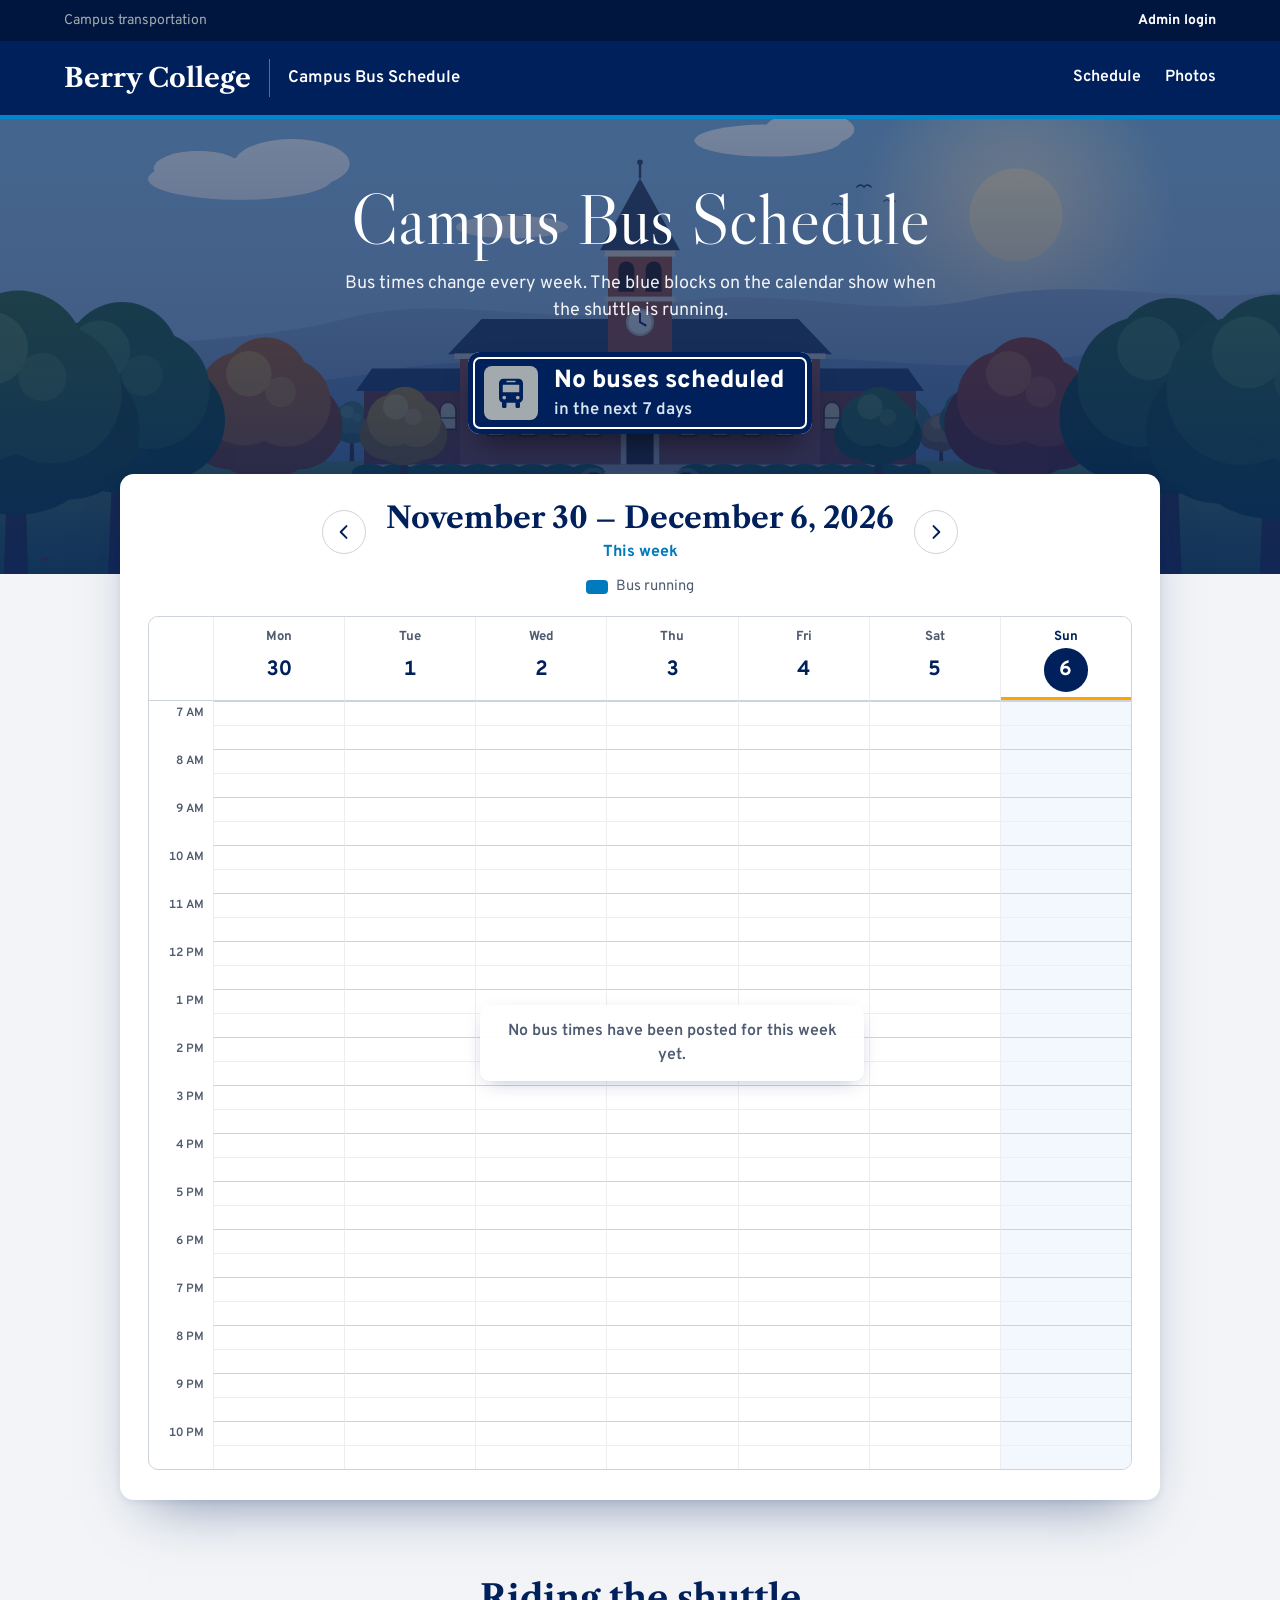
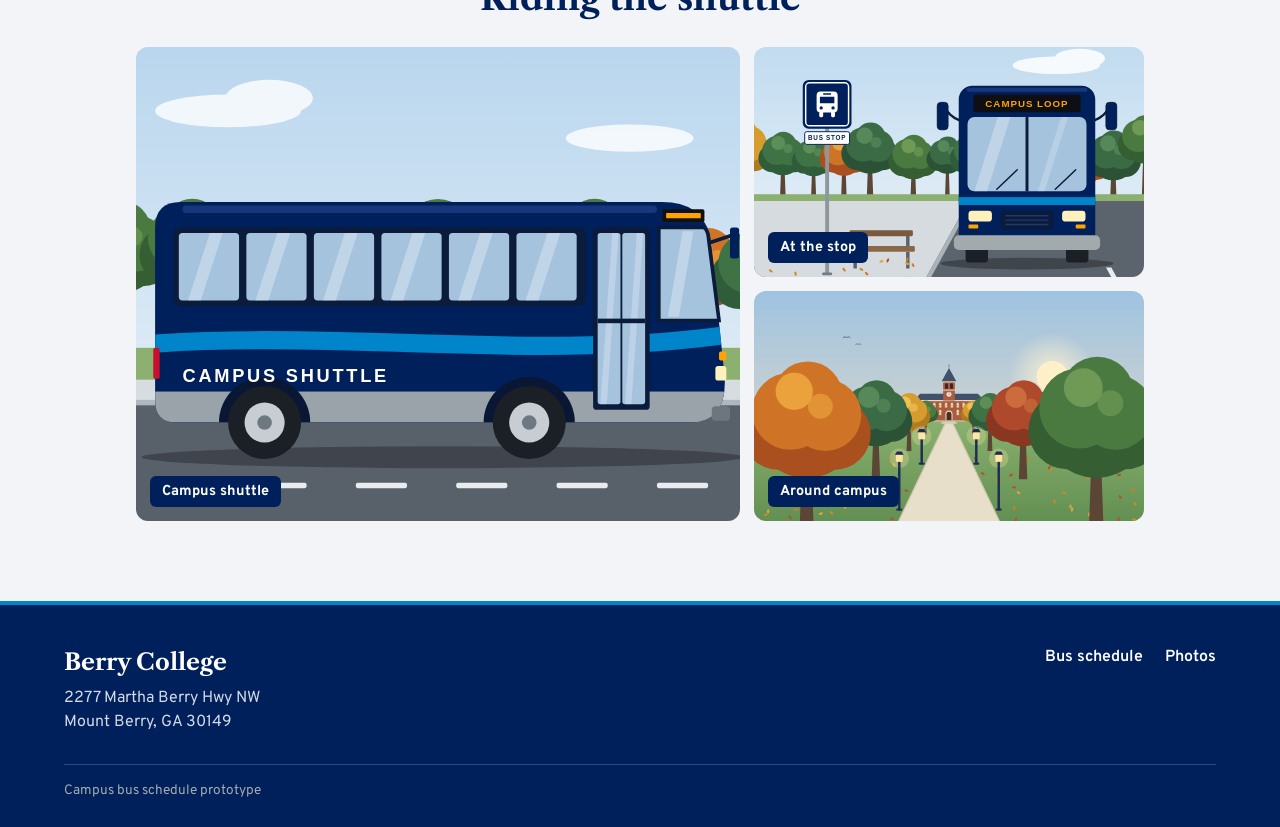
==== Documents/BerryBusSchedule/index.html @ b98469fe "Initial commit: Berry College bus schedule prototype" ====
<!DOCTYPE html>
<html lang="en">
<head>
  <meta charset="UTF-8">
  <meta name="viewport" content="width=device-width, initial-scale=1">
  <title>Campus Bus Schedule | Berry College</title>
  <meta name="description" content="See when the Berry College campus shuttle is running this week.">

  <!-- Fonts from Google Fonts:
       Libre Caslon = the traditional "college" voice for headings
       Overpass     = based on US highway-sign lettering, used for times and buttons -->
  <link rel="preconnect" href="https://fonts.googleapis.com">
  <link rel="preconnect" href="https://fonts.gstatic.com" crossorigin>
  <link rel="stylesheet" href="https://fonts.googleapis.com/css2?family=Libre+Caslon+Display&family=Libre+Caslon+Text:wght@400;700&family=Overpass:wght@400;600;700;800&display=swap">

  <link rel="stylesheet" href="css/styles.css">
</head>
<body>
  <a class="skip-link" href="#schedule">Skip to the bus schedule</a>

  <!-- ============ TOP BAR (admin link sits in the top-right corner) ============ -->
  <div class="utility-bar">
    <div class="utility-inner">
      <span class="utility-note">Campus transportation</span>
      <!-- site.js fills this in: "Admin login" when logged out, "Log out" when logged in -->
      <div class="admin-area" id="adminArea">
        <a class="admin-link" href="login.html">Admin login</a>
      </div>
    </div>
  </div>

  <!-- ============ HEADER WITH THE COLLEGE LOGO ============ -->
  <header class="site-header">
    <div class="header-inner">
      <a class="brand" href="index.html">
        <!-- Save the official logo as images/berry-logo.png (the white version looks best on navy).
             Until that file exists, the college name shows as text instead. -->
        <img class="brand-logo" src="images/berry-logo.png" alt="Berry College">
        <span class="brand-name">Berry College</span>
      </a>
      <span class="brand-divider" aria-hidden="true"></span>
      <span class="brand-sub">Campus Bus Schedule</span>
      <nav class="site-nav" aria-label="Main">
        <a href="#schedule">Schedule</a>
        <a href="#photos">Photos</a>
      </nav>
    </div>
  </header>

  <main>
    <!-- ============ HERO: campus picture + live "next bus" sign ============ -->
    <section class="hero">
      <!-- Placeholder drawing. To use a real photo, save it in images/ and change this src. -->
      <img class="hero-photo" src="images/campus.svg" alt="Berry College campus">

      <div class="hero-content">
        <h1>Campus Bus Schedule</h1>
        <p class="hero-lede">Bus times change every week. The blue blocks on the calendar show when the shuttle is running.</p>

        <!-- schedule.js keeps this sign up to date -->
        <div class="bus-sign" id="busSign" data-state="none" role="status" aria-live="polite">
          <span class="bus-sign-icon" aria-hidden="true">
            <svg viewBox="0 0 24 24"><path fill="currentColor" fill-rule="evenodd" d="M7 2.5h10a3 3 0 0 1 3 3v10a3 3 0 0 1-3 3H7a3 3 0 0 1-3-3v-10a3 3 0 0 1 3-3zM6.5 6.5v5h11v-5zM9 3.9v1h6v-1zM8.75 15a1.25 1.25 0 1 0-2.5 0 1.25 1.25 0 0 0 2.5 0zm9 0a1.25 1.25 0 1 0-2.5 0 1.25 1.25 0 0 0 2.5 0zM6 18.5h3V21a1 1 0 0 1-1 1H7a1 1 0 0 1-1-1zm9 0h3V21a1 1 0 0 1-1 1h-1a1 1 0 0 1-1-1z"/></svg>
          </span>
          <span class="bus-sign-text">
            <strong id="busSignTitle">Checking the schedule</strong>
            <span id="busSignDetail">One moment</span>
          </span>
        </div>
      </div>
    </section>

    <!-- ============ THE BUS SCHEDULE (centered) ============ -->
    <section class="schedule-section" id="schedule" aria-labelledby="weekTitle">
      <div class="schedule-card">

        <div class="schedule-head">
          <button type="button" class="week-btn" id="prevWeek" aria-label="Previous week">
            <svg viewBox="0 0 24 24" aria-hidden="true"><path d="M15 5l-7 7 7 7"/></svg>
          </button>
          <div class="week-heading">
            <h2 id="weekTitle">This week</h2>
            <p class="week-tag" id="weekTag"></p>
          </div>
          <button type="button" class="week-btn" id="nextWeek" aria-label="Next week">
            <svg viewBox="0 0 24 24" aria-hidden="true"><path d="M9 5l7 7-7 7"/></svg>
          </button>
        </div>

        <div class="schedule-tools">
          <span class="legend"><span class="legend-swatch" aria-hidden="true"></span>Bus running</span>
          <button type="button" class="text-btn" id="thisWeek" hidden>Back to this week</button>
        </div>

        <!-- Only the logged-in admin sees this box -->
        <div class="admin-toolbar" id="adminToolbar" hidden>
          <p>You're editing the schedule. Drag across empty times to add bus service, or start a drag on blue to erase it.</p>
          <p class="touch-tip">On a phone or tablet, scroll by dragging the time column on the left.</p>
          <div class="admin-actions">
            <button type="button" class="tool-btn" id="copyWeek">Copy previous week</button>
            <button type="button" class="tool-btn tool-btn-danger" id="clearWeek">Clear week</button>
            <span class="save-note" id="saveNote" role="status">Changes save automatically.</span>
          </div>
        </div>

        <div class="calendar-wrap">
          <!-- schedule.js builds the day columns and half-hour rows in here.
               aria-hidden: screen readers get the plain-text list below instead. -->
          <div class="calendar" id="calendar" aria-hidden="true"></div>
          <p class="calendar-empty" id="calendarEmpty" hidden></p>
        </div>

        <!-- The same times as a plain list (shown on phones, read aloud by screen readers) -->
        <div class="week-summary" id="weekSummary"></div>
      </div>
    </section>

    <!-- ============ PHOTOS OF THE BUSES AND CAMPUS ============ -->
    <section class="photos-section" id="photos" aria-labelledby="photosTitle">
      <h2 id="photosTitle">Riding the shuttle</h2>
      <!-- Placeholder drawings. To use real photos, save them in images/ and change each src. -->
      <div class="photo-mosaic">
        <figure class="photo photo-large">
          <img src="images/bus-side.svg" alt="A navy campus shuttle bus">
          <figcaption>Campus shuttle</figcaption>
        </figure>
        <figure class="photo">
          <img src="images/bus-stop.svg" alt="A shuttle pulling up to a campus bus stop">
          <figcaption>At the stop</figcaption>
        </figure>
        <figure class="photo">
          <img src="images/campus-walk.svg" alt="A tree-lined walkway on campus">
          <figcaption>Around campus</figcaption>
        </figure>
      </div>
    </section>
  </main>

  <!-- ============ FOOTER ============ -->
  <footer class="site-footer">
    <div class="footer-inner">
      <div>
        <p class="footer-name">Berry College</p>
        <p>2277 Martha Berry Hwy NW<br>Mount Berry, GA 30149</p>
      </div>
      <nav class="footer-links" aria-label="Footer">
        <a href="#schedule">Bus schedule</a>
        <a href="#photos">Photos</a>
      </nav>
    </div>
    <p class="footer-note">Campus bus schedule prototype</p>
  </footer>

  <!-- site.js first (login helpers), then the schedule code that uses them -->
  <script src="js/site.js"></script>
  <script src="js/schedule.js"></script>
</body>
</html>
---- Documents/BerryBusSchedule/css/styles.css ----
/* =========================================================
   styles.css — Berry College campus bus schedule
   Shared by index.html and login.html.
   The four brand colors come from Berry's official primary palette.
   ========================================================= */

:root {
  /* Berry College brand colors */
  --berry-blue: #00205B;         /* Pantone 281: the main navy */
  --berry-bright-blue: #0085CA;  /* Pantone Process Blue */
  --berry-silver: #A2AAAD;       /* Pantone 429 */
  --berry-gold: #FFA300;         /* Pantone 137: only for "today", "now" and focus */

  /* Supporting shades */
  --navy-deep: #00163F;          /* top bar */
  --bus-blue: #0079BD;           /* bright blue deepened a touch so white text on it stays readable */
  --bus-blue-hover: #D6EAF7;     /* preview while hovering in editing mode */
  --ink: #16203A;                /* body text */
  --ink-soft: #4F5B70;           /* secondary text */
  --paper: #F2F4F7;              /* page background */
  --card: #FFFFFF;
  --line: #ECEEF2;               /* half-hour lines */
  --line-strong: #CDD3DA;        /* hour lines and borders */
  --today-tint: #F2F8FD;
  --danger: #A3271F;

  /* Type */
  --font-display: "Libre Caslon Display", "Libre Caslon Text", Georgia, serif;
  --font-serif: "Libre Caslon Text", Georgia, "Times New Roman", serif;
  --font-sans: "Overpass", "Segoe UI", Roboto, Helvetica, Arial, sans-serif;

  /* Calendar sizing */
  --row-height: 24px;
  --time-col: 64px;
}

/* ---------- Basics ---------- */
*,
*::before,
*::after {
  box-sizing: border-box;
}

[hidden] {
  display: none !important;
}

html {
  scroll-behavior: smooth;
}

body {
  margin: 0;
  font-family: var(--font-sans);
  font-size: 1rem;
  line-height: 1.5;
  color: var(--ink);
  background: var(--paper);
}

img {
  display: block;
  max-width: 100%;
}

:focus-visible {
  outline: 3px solid var(--berry-gold);
  outline-offset: 2px;
}

.skip-link {
  position: absolute;
  top: -60px;
  left: 12px;
  z-index: 100;
  padding: 8px 14px;
  border-radius: 0 0 8px 8px;
  background: var(--berry-gold);
  color: var(--berry-blue);
  font-weight: 700;
}

.skip-link:focus {
  top: 0;
}


/* =========================================================
   Top bar and header
   ========================================================= */
.utility-bar {
  background: var(--navy-deep);
  color: #fff;
  font-size: 0.875rem;
}

.utility-inner {
  display: flex;
  align-items: center;
  justify-content: space-between;
  gap: 16px;
  max-width: 1200px;
  min-height: 40px;
  margin: 0 auto;
  padding: 6px 24px;
}

.utility-note {
  color: var(--berry-silver);
}

.admin-area {
  display: flex;
  align-items: center;
  gap: 14px;
  margin-left: auto;
}

.admin-status {
  color: var(--berry-silver);
}

/* The white "Admin login" / "Log out" link in the top-right corner */
.admin-link {
  padding: 4px 0;
  border: 0;
  background: none;
  color: #fff;
  font: inherit;
  font-weight: 700;
  text-decoration: none;
  cursor: pointer;
}

.admin-link:hover {
  text-decoration: underline;
  text-underline-offset: 3px;
}

.site-header {
  background: var(--berry-blue);
  color: #fff;
  border-bottom: 4px solid var(--berry-bright-blue);
}

.header-inner {
  display: flex;
  align-items: center;
  gap: 18px;
  max-width: 1200px;
  margin: 0 auto;
  padding: 18px 24px;
}

.brand {
  display: flex;
  align-items: center;
  color: #fff;
  text-decoration: none;
}

/* The logo only appears once images/berry-logo.png exists (see site.js) */
.brand-logo {
  display: none;
  width: auto;
  height: 52px;
}

.brand.has-logo .brand-logo {
  display: block;
}

.brand.has-logo .brand-name {
  display: none;
}

.brand-name {
  font-family: var(--font-serif);
  font-size: 1.65rem;
  font-weight: 700;
  line-height: 1;
}

.brand-divider {
  align-self: stretch;
  width: 1px;
  background: rgba(255, 255, 255, 0.35);
}

.brand-sub {
  font-size: 1.05rem;
  font-weight: 600;
}

.site-nav {
  display: flex;
  gap: 24px;
  margin-left: auto;
}

.site-nav a {
  padding: 6px 0;
  border-bottom: 2px solid transparent;
  color: #fff;
  font-weight: 600;
  text-decoration: none;
}

.site-nav a:hover {
  border-bottom-color: var(--berry-gold);
}


/* =========================================================
   Hero: campus picture with the "next bus" sign
   ========================================================= */
.hero {
  position: relative;
  isolation: isolate;
  display: grid;
  place-items: center;
  min-height: 440px;
  padding: 64px 20px 140px;
  overflow: hidden;
  color: #fff;
  text-align: center;
}

.hero-photo {
  position: absolute;
  inset: 0;
  z-index: -2;
  width: 100%;
  height: 100%;
  object-fit: cover;
}

/* Navy wash over the picture so the white text is easy to read */
.hero::after {
  content: "";
  position: absolute;
  inset: 0;
  z-index: -1;
  background: linear-gradient(180deg, rgba(0, 22, 63, 0.5) 0%, rgba(0, 32, 91, 0.82) 100%);
}

.hero-content {
  max-width: 760px;
}

.hero h1 {
  margin: 0 0 14px;
  font-family: var(--font-display);
  font-size: clamp(2.6rem, 6.5vw, 4.4rem);
  font-weight: 400;
  line-height: 1.04;
}

.hero-lede {
  max-width: 34em;
  margin: 0 auto 28px;
  color: rgba(255, 255, 255, 0.92);
  font-size: 1.125rem;
}

/* The sign is built like a transit guide sign:
   navy field, a thin white border set in from the edge, white lettering. */
.bus-sign {
  display: inline-flex;
  align-items: center;
  gap: 16px;
  padding: 14px 28px 14px 16px;
  border-radius: 12px;
  background: var(--berry-blue);
  box-shadow:
    inset 0 0 0 5px var(--berry-blue),
    inset 0 0 0 7px #fff,
    0 16px 32px -12px rgba(0, 0, 0, 0.6);
  text-align: left;
}

.bus-sign-icon {
  display: grid;
  flex: none;
  place-items: center;
  width: 54px;
  height: 54px;
  border-radius: 8px;
  background: #fff;
  color: var(--berry-blue);
}

.bus-sign-icon svg {
  width: 36px;
  height: 36px;
}

.bus-sign-text {
  display: flex;
  flex-direction: column;
  line-height: 1.15;
}

.bus-sign-text strong {
  font-size: 1.55rem;
  font-weight: 800;
}

.bus-sign-text span {
  margin-top: 4px;
  color: #D9E4F1;
  font-size: 1.05rem;
  font-weight: 600;
  font-variant-numeric: tabular-nums;
}

/* While a bus is running, the symbol turns bus-blue and gently pulses */
.bus-sign[data-state="running"] .bus-sign-icon {
  background: var(--berry-bright-blue);
  color: #fff;
  animation: running-pulse 2.2s ease-out infinite;
}

.bus-sign[data-state="none"] .bus-sign-icon {
  background: var(--berry-silver);
}

@keyframes running-pulse {
  0% { box-shadow: 0 0 0 0 rgba(0, 133, 202, 0.75); }
  70% { box-shadow: 0 0 0 12px rgba(0, 133, 202, 0); }
  100% { box-shadow: 0 0 0 0 rgba(0, 133, 202, 0); }
}


/* =========================================================
   The schedule card (centered)
   ========================================================= */
.schedule-section {
  position: relative;
  margin-top: -100px;
  padding: 0 16px;
}

.schedule-card {
  max-width: 1040px;
  margin: 0 auto; /* this is what centers it */
  padding: 26px 28px 30px;
  border-radius: 14px;
  background: var(--card);
  box-shadow:
    0 28px 56px -28px rgba(0, 32, 91, 0.5),
    0 2px 6px rgba(0, 32, 91, 0.08);
}

.schedule-head {
  display: flex;
  align-items: center;
  justify-content: center;
  gap: 20px;
  text-align: center;
}

.week-heading h2 {
  margin: 0;
  color: var(--berry-blue);
  font-family: var(--font-serif);
  font-size: clamp(1.3rem, 2.8vw, 1.85rem);
  font-weight: 700;
  line-height: 1.2;
}

.week-tag {
  min-height: 1.5em;
  margin: 4px 0 0;
  color: var(--bus-blue);
  font-weight: 700;
}

.week-btn {
  display: grid;
  flex: none;
  place-items: center;
  width: 44px;
  height: 44px;
  border: 1.5px solid var(--line-strong);
  border-radius: 50%;
  background: #fff;
  color: var(--berry-blue);
  cursor: pointer;
}

.week-btn:hover {
  border-color: var(--berry-blue);
  background: var(--berry-blue);
  color: #fff;
}

.week-btn svg {
  width: 20px;
  height: 20px;
  fill: none;
  stroke: currentColor;
  stroke-width: 2.4;
  stroke-linecap: round;
  stroke-linejoin: round;
}

.schedule-tools {
  display: flex;
  flex-wrap: wrap;
  align-items: center;
  justify-content: center;
  gap: 8px 22px;
  margin: 12px 0 18px;
  color: var(--ink-soft);
  font-size: 0.92rem;
}

.legend {
  display: inline-flex;
  align-items: center;
  gap: 8px;
}

.legend-swatch {
  width: 22px;
  height: 14px;
  border-radius: 4px;
  background: var(--bus-blue);
}

.text-btn {
  padding: 4px 2px;
  border: 0;
  background: none;
  color: var(--bus-blue);
  font: inherit;
  font-weight: 700;
  text-decoration: underline;
  text-underline-offset: 3px;
  cursor: pointer;
}


/* ---------- Admin toolbar (only while logged in) ---------- */
.admin-toolbar {
  margin: 0 0 18px;
  padding: 14px 18px;
  border: 1.5px solid #BCD7EC;
  border-radius: 10px;
  background: #F0F6FB;
  font-size: 0.95rem;
}

.admin-toolbar p {
  margin: 0 0 10px;
}

.touch-tip {
  display: none;
  color: var(--ink-soft);
}

@media (pointer: coarse) {
  .touch-tip {
    display: block;
  }
}

.admin-actions {
  display: flex;
  flex-wrap: wrap;
  align-items: center;
  gap: 10px;
}

.tool-btn {
  padding: 8px 14px;
  border: 1.5px solid var(--berry-blue);
  border-radius: 8px;
  background: #fff;
  color: var(--berry-blue);
  font: inherit;
  font-size: 0.9rem;
  font-weight: 700;
  cursor: pointer;
}

.tool-btn:hover:not(:disabled) {
  background: var(--berry-blue);
  color: #fff;
}

.tool-btn-danger {
  border-color: var(--danger);
  color: var(--danger);
}

.tool-btn-danger:hover:not(:disabled) {
  background: var(--danger);
}

.tool-btn:disabled {
  opacity: 0.45;
  cursor: not-allowed;
}

.save-note {
  margin-left: auto;
  color: var(--ink-soft);
  font-size: 0.88rem;
}

.save-note.is-error {
  color: var(--danger);
  font-weight: 700;
}


/* =========================================================
   The calendar grid
   ========================================================= */
.calendar-wrap {
  position: relative;
}

.calendar {
  display: grid;
  grid-template-columns: var(--time-col) repeat(7, minmax(0, 1fr));
  grid-template-rows: auto;            /* the day-name row */
  grid-auto-rows: var(--row-height);   /* every half-hour row */
  border: 1px solid var(--line-strong);
  border-radius: 10px;
  overflow: clip;
  /* No blue text-selection while dragging (it looks too much like a bus block) */
  -webkit-user-select: none;
  user-select: none;
}

/* Day headings stick to the top of the screen while you scroll */
.cal-corner,
.cal-day {
  position: sticky;
  top: 0;
  z-index: 3;
  border-bottom: 1.5px solid var(--line-strong);
  background: #fff;
}

.cal-day {
  display: flex;
  flex-direction: column;
  align-items: center;
  padding: 10px 2px 8px;
  border-left: 1px solid var(--line);
}

.cal-day-name {
  color: var(--ink-soft);
  font-size: 0.82rem;
  font-weight: 700;
}

.cal-day-date {
  display: grid;
  place-items: center;
  width: 2.1em;
  height: 2.1em;
  margin-top: 2px;
  border-radius: 50%;
  color: var(--berry-blue);
  font-size: 1.3rem;
  font-weight: 700;
  line-height: 1;
  font-variant-numeric: tabular-nums;
}

.cal-day.is-today {
  box-shadow: inset 0 -3px 0 var(--berry-gold);
}

.cal-day.is-today .cal-day-name {
  color: var(--berry-blue);
}

.cal-day.is-today .cal-day-date {
  background: var(--berry-blue);
  color: #fff;
}

.cal-time {
  padding: 3px 9px 0 0;
  color: var(--ink-soft);
  font-size: 0.75rem;
  font-weight: 600;
  text-align: right;
  white-space: nowrap;
  font-variant-numeric: tabular-nums;
  touch-action: pan-y; /* the admin can always scroll by dragging the time column */
}

.slot {
  position: relative;
  border-top: 1px solid var(--line);
  border-left: 1px solid var(--line);
}

.slot.on-hour {
  border-top-color: var(--line-strong);
}

.slot.is-today {
  background: var(--today-tint);
}

/* ---------- Blue blocks ----------
   Each blue half hour draws a blue bar with ::before.
   Middle pieces reach up over the grid line (top: -1px) so a block looks solid;
   the first and last pieces get rounded ends. */
.slot.on::before {
  content: "";
  position: absolute;
  top: -1px;
  right: 3px;
  bottom: 0;
  left: 3px;
  background: var(--bus-blue);
}

.slot.block-start::before {
  top: 2px;
  border-radius: 6px 6px 0 0;
}

.slot.block-end::before {
  bottom: 2px;
  border-bottom-right-radius: 6px;
  border-bottom-left-radius: 6px;
}

.block-label {
  position: absolute;
  top: 4px;
  right: 7px;
  left: 10px;
  z-index: 2;
  overflow: hidden;
  color: #fff;
  font-size: 0.74rem;
  font-weight: 700;
  line-height: 1.3;
  white-space: nowrap;
  text-overflow: ellipsis;
  font-variant-numeric: tabular-nums;
  pointer-events: none;
}

/* The current time, across today's column */
.now-line {
  position: absolute;
  right: 0;
  left: -1px;
  z-index: 2;
  height: 2px;
  margin-top: -1px;
  background: var(--berry-gold);
  pointer-events: none;
}

.now-line::before {
  content: "";
  position: absolute;
  top: -4px;
  left: -5px;
  width: 10px;
  height: 10px;
  border-radius: 50%;
  background: var(--berry-gold);
}

/* Message over an empty week (clicks pass straight through it) */
.calendar-empty {
  position: absolute;
  top: 50%;
  right: 0;
  left: var(--time-col);
  max-width: 24em;
  margin: 0 auto;
  padding: 14px 20px;
  border-radius: 10px;
  background: rgba(255, 255, 255, 0.94);
  box-shadow: 0 6px 20px -8px rgba(0, 32, 91, 0.35);
  color: var(--ink-soft);
  font-weight: 600;
  text-align: center;
  transform: translateY(-50%);
  pointer-events: none;
}

/* ---------- Editing mode (admin logged in) ---------- */
.is-editing .calendar {
  -webkit-touch-callout: none; /* no "copy/share" pop-up on a long press */
}

.is-editing .slot {
  cursor: cell;
  touch-action: none; /* lets a finger paint instead of scrolling the page */
  -webkit-tap-highlight-color: transparent;
}

@media (hover: hover) {
  .is-editing .slot:not(.on):hover::after {
    content: "";
    position: absolute;
    inset: 2px 3px;
    border-radius: 4px;
    background: var(--bus-blue-hover);
  }

  .is-editing .slot.on:hover::before {
    opacity: 0.72;
  }
}


/* ---------- The plain-text list of times ----------
   On wide screens the calendar labels already show the times, so the list is
   hidden visually but still read by screen readers. On phones it shows. */
.week-summary {
  margin-top: 22px;
}

.week-summary h3 {
  margin: 0 0 10px;
  color: var(--berry-blue);
  font-family: var(--font-serif);
  font-size: 1.2rem;
}

.week-summary dl {
  display: grid;
  grid-template-columns: max-content 1fr;
  gap: 8px 16px;
  margin: 0;
}

.week-summary dt {
  font-weight: 700;
}

.week-summary dd {
  margin: 0;
  color: var(--ink-soft);
  font-variant-numeric: tabular-nums;
}

.week-summary .time-range {
  white-space: nowrap; /* "4:30 – 7:00 PM" never splits across two lines */
}

@media (min-width: 701px) {
  .week-summary {
    position: absolute;
    width: 1px;
    height: 1px;
    overflow: hidden;
    clip-path: inset(50%);
    white-space: nowrap;
  }
}


/* =========================================================
   Photos
   ========================================================= */
.photos-section {
  max-width: 1040px;
  margin: 72px auto 80px;
  padding: 0 16px;
}

.photos-section h2 {
  margin: 0 0 22px;
  color: var(--berry-blue);
  font-family: var(--font-serif);
  font-size: clamp(1.6rem, 3vw, 2.2rem);
  font-weight: 700;
  text-align: center;
}

.photo-mosaic {
  display: grid;
  grid-template-columns: 1.55fr 1fr;
  grid-template-rows: repeat(2, 230px);
  gap: 14px;
}

.photo {
  position: relative;
  margin: 0;
  overflow: hidden;
  border-radius: 12px;
  background: #DDE4EC;
}

.photo-large {
  grid-row: span 2;
}

.photo img {
  width: 100%;
  height: 100%;
  object-fit: cover;
}

/* Captions look like little route plates */
.photo figcaption {
  position: absolute;
  bottom: 14px;
  left: 14px;
  padding: 5px 12px 4px;
  border-radius: 6px;
  background: var(--berry-blue);
  color: #fff;
  font-size: 0.9rem;
  font-weight: 700;
}


/* =========================================================
   Footer
   ========================================================= */
.site-footer {
  padding: 40px 24px 26px;
  border-top: 4px solid var(--berry-bright-blue);
  background: var(--berry-blue);
  color: #fff;
}

/* 1152px = the header's 1200px minus its side padding, so the edges line up */
.footer-inner {
  display: flex;
  flex-wrap: wrap;
  justify-content: space-between;
  gap: 24px;
  max-width: 1152px;
  margin: 0 auto;
}

.site-footer p {
  margin: 0;
  color: #D3DAE6;
}

.site-footer .footer-name {
  margin-bottom: 6px;
  color: #fff;
  font-family: var(--font-serif);
  font-size: 1.45rem;
  font-weight: 700;
}

.footer-links {
  display: flex;
  gap: 22px;
}

.footer-links a {
  color: #fff;
  font-weight: 600;
  text-decoration: none;
}

.footer-links a:hover {
  text-decoration: underline;
  text-underline-offset: 3px;
}

.site-footer .footer-note {
  max-width: 1152px;
  margin: 30px auto 0;
  padding-top: 16px;
  border-top: 1px solid rgba(255, 255, 255, 0.18);
  color: var(--berry-silver);
  font-size: 0.85rem;
}


/* =========================================================
   Login page
   ========================================================= */
.login-main {
  display: grid;
  place-items: center;
  min-height: 62vh;
  padding: 56px 16px;
}

.login-card {
  width: 100%;
  max-width: 400px;
  padding: 32px 30px 30px;
  border-top: 6px solid var(--berry-blue);
  border-radius: 14px;
  background: #fff;
  box-shadow: 0 24px 48px -24px rgba(0, 32, 91, 0.45);
}

.login-card h1 {
  margin: 0 0 6px;
  color: var(--berry-blue);
  font-family: var(--font-serif);
  font-size: 1.9rem;
  font-weight: 700;
}

.login-lede {
  margin: 0 0 18px;
  color: var(--ink-soft);
}

.login-card label {
  display: block;
  margin: 14px 0 6px;
  font-size: 0.95rem;
  font-weight: 700;
}

.login-card input {
  width: 100%;
  padding: 11px 12px;
  border: 1.5px solid var(--line-strong);
  border-radius: 8px;
  background: #fff;
  color: var(--ink);
  font: inherit;
}

.login-card input:focus {
  border-color: var(--berry-bright-blue);
  outline: 3px solid rgba(0, 133, 202, 0.25);
  outline-offset: 0;
}

.login-error {
  margin: 16px 0 0;
  padding: 10px 12px;
  border-radius: 8px;
  background: #FCECEB;
  color: #8E1F18;
  font-size: 0.92rem;
  font-weight: 600;
}

.primary-btn {
  width: 100%;
  margin-top: 22px;
  padding: 12px;
  border: 0;
  border-radius: 8px;
  background: var(--berry-blue);
  color: #fff;
  font: inherit;
  font-size: 1.05rem;
  font-weight: 800;
  cursor: pointer;
}

.primary-btn:hover {
  background: #0A2F78;
}


/* =========================================================
   Phones and small tablets
   ========================================================= */
@media (max-width: 700px) {
  :root {
    --row-height: 22px;
    --time-col: 42px;
  }

  .utility-inner,
  .header-inner,
  .site-footer {
    padding-right: 16px;
    padding-left: 16px;
  }

  .utility-note,
  .brand-divider,
  .brand-sub {
    display: none;
  }

  .brand-name {
    font-size: 1.4rem;
  }

  .brand-logo {
    height: 42px;
  }

  .site-nav {
    gap: 16px;
  }

  .hero {
    min-height: 360px;
    padding: 44px 16px 124px;
  }

  .hero-lede {
    font-size: 1rem;
  }

  .bus-sign {
    gap: 12px;
    padding: 12px 20px 12px 12px;
  }

  .bus-sign-icon {
    width: 44px;
    height: 44px;
  }

  .bus-sign-icon svg {
    width: 30px;
    height: 30px;
  }

  .bus-sign-text strong {
    font-size: 1.25rem;
  }

  .bus-sign-text span {
    font-size: 0.95rem;
  }

  .schedule-section {
    padding: 0 10px;
  }

  .schedule-card {
    padding: 18px 10px 20px;
    border-radius: 12px;
  }

  .schedule-head {
    gap: 10px;
  }

  .week-btn {
    width: 40px;
    height: 40px;
  }

  .admin-toolbar {
    padding: 12px;
  }

  .save-note {
    width: 100%;
    margin-left: 0;
  }

  .cal-day {
    padding: 8px 0 6px;
  }

  .cal-day-name {
    font-size: 0.7rem;
  }

  .cal-day-date {
    font-size: 1rem;
  }

  .cal-time {
    padding-right: 5px;
    font-size: 0.64rem;
  }

  .slot.on::before {
    right: 2px;
    left: 2px;
  }

  /* Columns are too narrow for the time labels; the list below has them */
  .block-label {
    display: none;
  }

  .calendar-empty {
    max-width: 16em;
    font-size: 0.92rem;
  }

  .week-summary dl {
    grid-template-columns: 1fr;
    gap: 2px;
  }

  .week-summary dd {
    margin-bottom: 8px;
  }

  .photo-mosaic {
    grid-template-columns: 1fr;
    grid-template-rows: none;
    grid-auto-rows: 210px;
  }

  .photo-large {
    grid-row: auto;
  }
}

/* People who turn off animations in their device settings get none here either */
@media (prefers-reduced-motion: reduce) {
  html {
    scroll-behavior: auto;
  }

  *,
  *::before,
  *::after {
    animation: none !important;
    transition: none !important;
  }
}
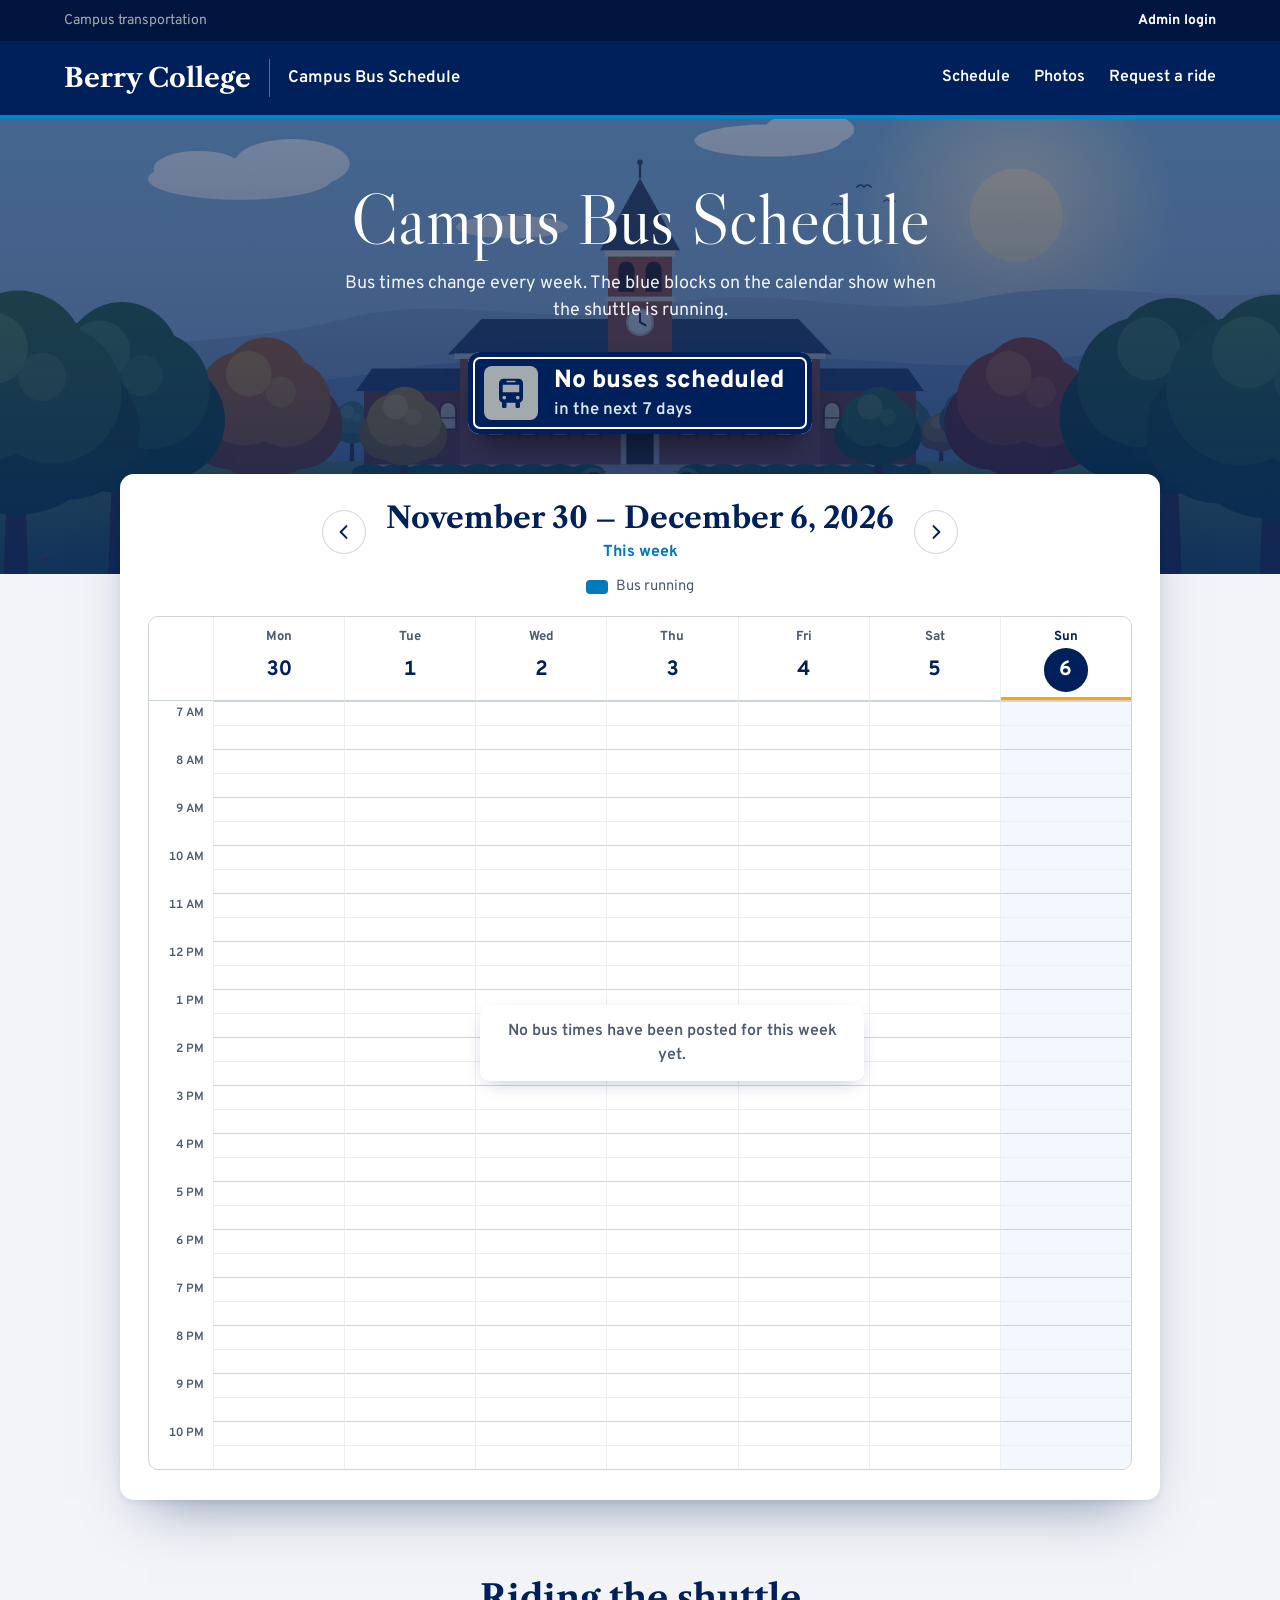
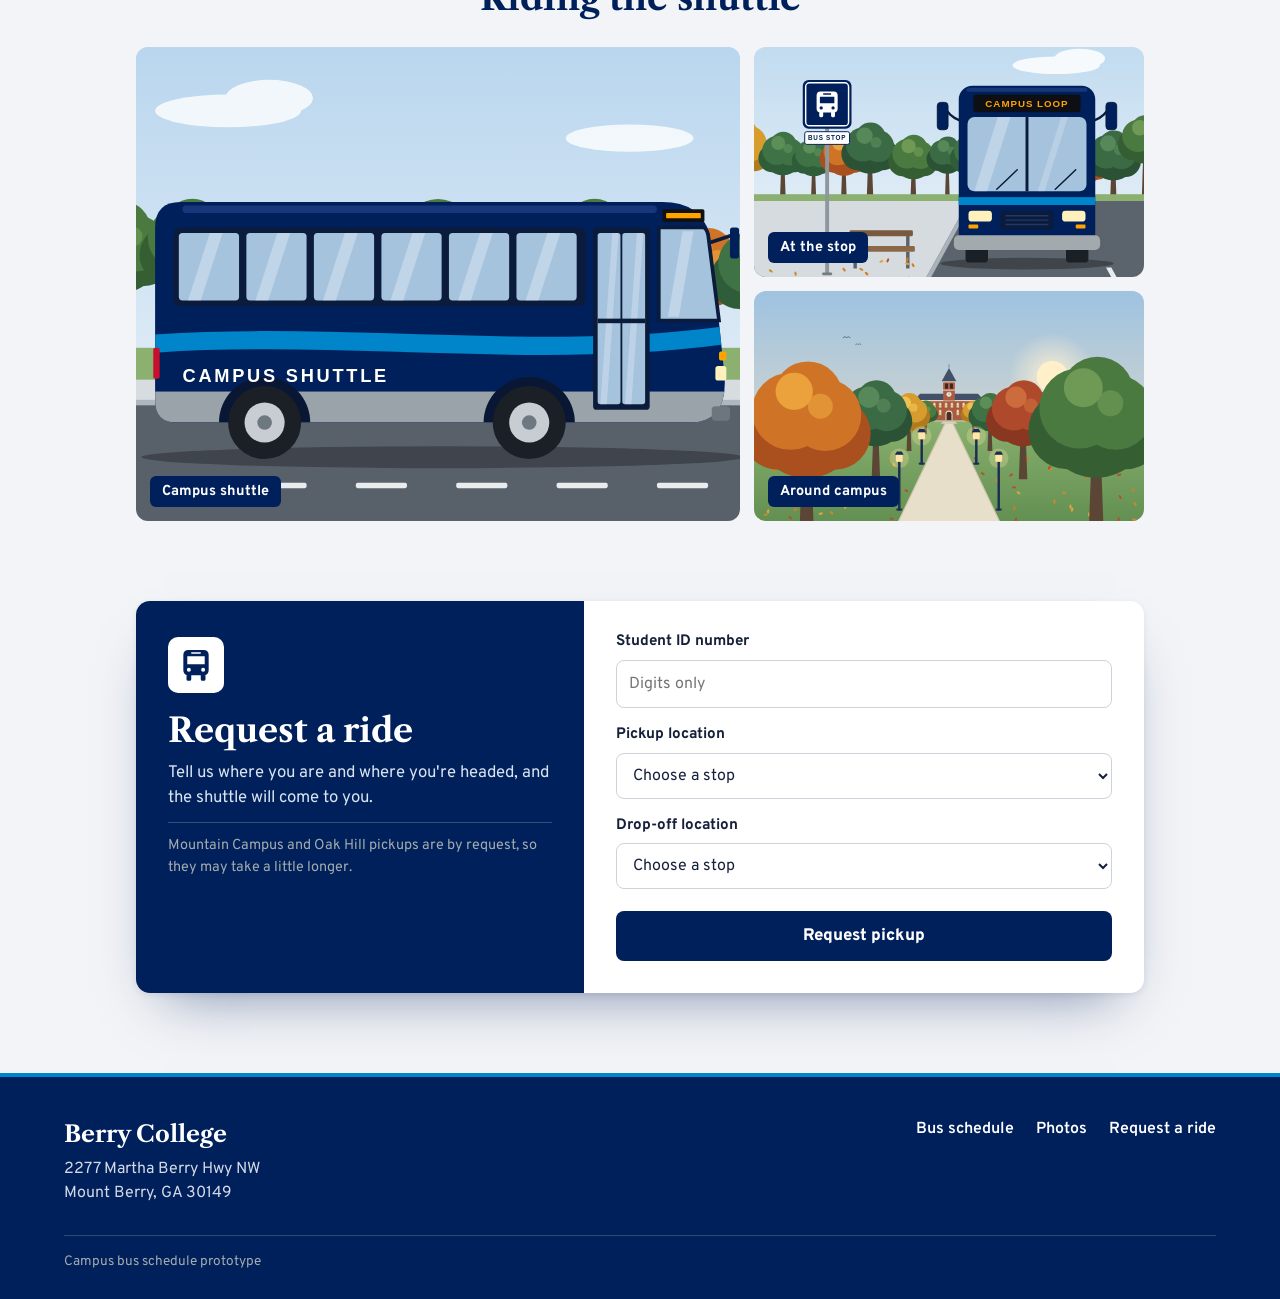
==== commit 7d66dee1: "Update For Student Form" ====
--- a/Documents/BerryBusSchedule/index.html
+++ b/Documents/BerryBusSchedule/index.html
@@ -43,6 +43,7 @@
       <nav class="site-nav" aria-label="Main">
         <a href="#schedule">Schedule</a>
         <a href="#photos">Photos</a>
+        <a href="#ride">Request a ride</a>
       </nav>
     </div>
   </header>
@@ -134,7 +135,52 @@
         </figure>
       </div>
     </section>
+
+    <!-- ============ REQUEST A RIDE ============ -->
+    <section class="ride-section" id="ride" aria-labelledby="rideTitle">
+      <div class="ride-card">
+        <div class="ride-intro">
+          <span class="ride-icon" aria-hidden="true">
+            <svg viewBox="0 0 24 24"><path fill="currentColor" fill-rule="evenodd" d="M7 2.5h10a3 3 0 0 1 3 3v10a3 3 0 0 1-3 3H7a3 3 0 0 1-3-3v-10a3 3 0 0 1 3-3zM6.5 6.5v5h11v-5zM9 3.9v1h6v-1zM8.75 15a1.25 1.25 0 1 0-2.5 0 1.25 1.25 0 0 0 2.5 0zm9 0a1.25 1.25 0 1 0-2.5 0 1.25 1.25 0 0 0 2.5 0zM6 18.5h3V21a1 1 0 0 1-1 1H7a1 1 0 0 1-1-1zm9 0h3V21a1 1 0 0 1-1 1h-1a1 1 0 0 1-1-1z"/></svg>
+          </span>
+          <h2 id="rideTitle">Request a ride</h2>
+          <p>Tell us where you are and where you're headed, and the shuttle will come to you.</p>
+          <p class="ride-fineprint">Mountain Campus and Oak Hill pickups are by request, so they may take a little longer.</p>
+        </div>
+
+        <!-- novalidate: we show our own error messages instead of the browser's pop-ups -->
+        <form class="ride-form" id="rideForm" novalidate>
+          <label for="studentId">Student ID number</label>
+          <input type="text" id="studentId" name="studentId" inputmode="numeric" autocomplete="off" placeholder="Digits only" required>
+
+          <label for="pickup">Pickup location</label>
+          <!-- ride.js fills both dropdowns from one list of stops -->
+          <select id="pickup" name="pickup" required>
+            <option value="">Choose a stop</option>
+          </select>
+
+          <label for="dropoff">Drop-off location</label>
+          <select id="dropoff" name="dropoff" required>
+            <option value="">Choose a stop</option>
+          </select>
+
+          <p class="form-error" id="rideError" role="alert" hidden></p>
+
+          <button type="submit" class="primary-btn">Request pickup</button>
+        </form>
+      </div>
+    </section>
   </main>
+
+  <!-- ============ POPUP shown after a ride request ============ -->
+  <dialog class="ride-dialog" id="rideDialog" aria-labelledby="rideDialogTitle">
+    <span class="ride-dialog-icon" aria-hidden="true">
+      <svg viewBox="0 0 24 24"><path fill="currentColor" fill-rule="evenodd" d="M7 2.5h10a3 3 0 0 1 3 3v10a3 3 0 0 1-3 3H7a3 3 0 0 1-3-3v-10a3 3 0 0 1 3-3zM6.5 6.5v5h11v-5zM9 3.9v1h6v-1zM8.75 15a1.25 1.25 0 1 0-2.5 0 1.25 1.25 0 0 0 2.5 0zm9 0a1.25 1.25 0 1 0-2.5 0 1.25 1.25 0 0 0 2.5 0zM6 18.5h3V21a1 1 0 0 1-1 1H7a1 1 0 0 1-1-1zm9 0h3V21a1 1 0 0 1-1 1h-1a1 1 0 0 1-1-1z"/></svg>
+    </span>
+    <h2 id="rideDialogTitle">Your bus will arrive shortly</h2>
+    <p id="rideDialogDetail"></p>
+    <button type="button" class="primary-btn" id="rideDialogClose">OK</button>
+  </dialog>
 
   <!-- ============ FOOTER ============ -->
   <footer class="site-footer">
@@ -146,6 +192,7 @@
       <nav class="footer-links" aria-label="Footer">
         <a href="#schedule">Bus schedule</a>
         <a href="#photos">Photos</a>
+        <a href="#ride">Request a ride</a>
       </nav>
     </div>
     <p class="footer-note">Campus bus schedule prototype</p>
@@ -154,5 +201,6 @@
   <!-- site.js first (login helpers), then the schedule code that uses them -->
   <script src="js/site.js"></script>
   <script src="js/schedule.js"></script>
+  <script src="js/ride.js"></script>
 </body>
 </html>
--- a/Documents/BerryBusSchedule/css/styles.css
+++ b/Documents/BerryBusSchedule/css/styles.css
@@ -828,6 +828,178 @@
 
 
 /* =========================================================
+   Request a ride
+   ========================================================= */
+.ride-section {
+  max-width: 1040px;
+  margin: 0 auto 80px;
+  padding: 0 16px;
+}
+
+.ride-card {
+  display: grid;
+  grid-template-columns: 1fr 1.25fr;
+  overflow: hidden;
+  border-radius: 14px;
+  background: #fff;
+  box-shadow:
+    0 28px 56px -28px rgba(0, 32, 91, 0.5),
+    0 2px 6px rgba(0, 32, 91, 0.08);
+}
+
+/* Navy panel on the left, styled like the sign in the hero */
+.ride-intro {
+  padding: 36px 32px;
+  background: var(--berry-blue);
+  color: #fff;
+}
+
+.ride-icon {
+  display: grid;
+  place-items: center;
+  width: 56px;
+  height: 56px;
+  margin-bottom: 18px;
+  border-radius: 10px;
+  background: #fff;
+  color: var(--berry-blue);
+}
+
+.ride-icon svg {
+  width: 38px;
+  height: 38px;
+}
+
+.ride-intro h2 {
+  margin: 0 0 10px;
+  font-family: var(--font-serif);
+  font-size: clamp(1.6rem, 3vw, 2.1rem);
+  font-weight: 700;
+  line-height: 1.15;
+}
+
+.ride-intro p {
+  margin: 0 0 12px;
+  color: #D9E4F1;
+  font-size: 1.05rem;
+}
+
+/* Two classes in the selector so this wins over ".ride-intro p" above */
+.ride-intro .ride-fineprint {
+  padding-top: 12px;
+  border-top: 1px solid rgba(255, 255, 255, 0.2);
+  color: var(--berry-silver);
+  font-size: 0.9rem;
+}
+
+.ride-form {
+  padding: 30px 32px 32px;
+}
+
+.ride-form label {
+  display: block;
+  margin: 0 0 6px;
+  font-size: 0.95rem;
+  font-weight: 700;
+}
+
+.ride-form label + * + label {
+  margin-top: 16px; /* space between one field and the next label */
+}
+
+.ride-form input,
+.ride-form select {
+  width: 100%;
+  padding: 11px 12px;
+  border: 1.5px solid var(--line-strong);
+  border-radius: 8px;
+  background: #fff;
+  color: var(--ink);
+  font: inherit;
+}
+
+.ride-form select {
+  cursor: pointer;
+}
+
+.ride-form input:focus,
+.ride-form select:focus {
+  border-color: var(--berry-bright-blue);
+  outline: 3px solid rgba(0, 133, 202, 0.25);
+  outline-offset: 0;
+}
+
+.ride-form .primary-btn {
+  margin-top: 22px;
+}
+
+/* Shared by the login and ride forms */
+.form-error,
+.login-error {
+  margin: 16px 0 0;
+  padding: 10px 12px;
+  border-radius: 8px;
+  background: #FCECEB;
+  color: #8E1F18;
+  font-size: 0.92rem;
+  font-weight: 600;
+}
+
+/* ---------- The popup ----------
+   <dialog> is the browser's built-in popup. showModal() in ride.js opens it
+   centered and dims everything behind it (the ::backdrop). */
+.ride-dialog {
+  width: min(92vw, 420px);
+  padding: 32px 30px 28px;
+  border: 0;
+  border-top: 6px solid var(--berry-bright-blue);
+  border-radius: 14px;
+  box-shadow: 0 30px 60px -20px rgba(0, 22, 63, 0.6);
+  color: var(--ink);
+  text-align: center;
+}
+
+.ride-dialog::backdrop {
+  background: rgba(0, 22, 63, 0.55);
+}
+
+.ride-dialog-icon {
+  display: grid;
+  place-items: center;
+  width: 64px;
+  height: 64px;
+  margin: 0 auto 16px;
+  border-radius: 12px;
+  background: var(--berry-blue);
+  color: #fff;
+}
+
+.ride-dialog-icon svg {
+  width: 42px;
+  height: 42px;
+}
+
+.ride-dialog h2 {
+  margin: 0 0 8px;
+  color: var(--berry-blue);
+  font-family: var(--font-serif);
+  font-size: 1.6rem;
+  font-weight: 700;
+  line-height: 1.2;
+}
+
+.ride-dialog p {
+  min-height: 1.5em;
+  margin: 0;
+  color: var(--ink-soft);
+}
+
+.ride-dialog .primary-btn {
+  margin-top: 22px;
+}
+
+
+/* =========================================================
    Footer
    ========================================================= */
 .site-footer {
@@ -942,15 +1114,7 @@
   outline-offset: 0;
 }
 
-.login-error {
-  margin: 16px 0 0;
-  padding: 10px 12px;
-  border-radius: 8px;
-  background: #FCECEB;
-  color: #8E1F18;
-  font-size: 0.92rem;
-  font-weight: 600;
-}
+/* .login-error is styled with .form-error in the "Request a ride" section */
 
 .primary-btn {
   width: 100%;
@@ -1114,6 +1278,26 @@
   .photo-large {
     grid-row: auto;
   }
+
+  .ride-section {
+    margin-bottom: 56px;
+  }
+
+  .ride-card {
+    grid-template-columns: 1fr; /* intro on top, form underneath */
+  }
+
+  .ride-intro {
+    padding: 26px 20px;
+  }
+
+  .ride-form {
+    padding: 22px 20px 24px;
+  }
+
+  .ride-dialog {
+    padding: 26px 20px 22px;
+  }
 }
 
 /* People who turn off animations in their device settings get none here either */
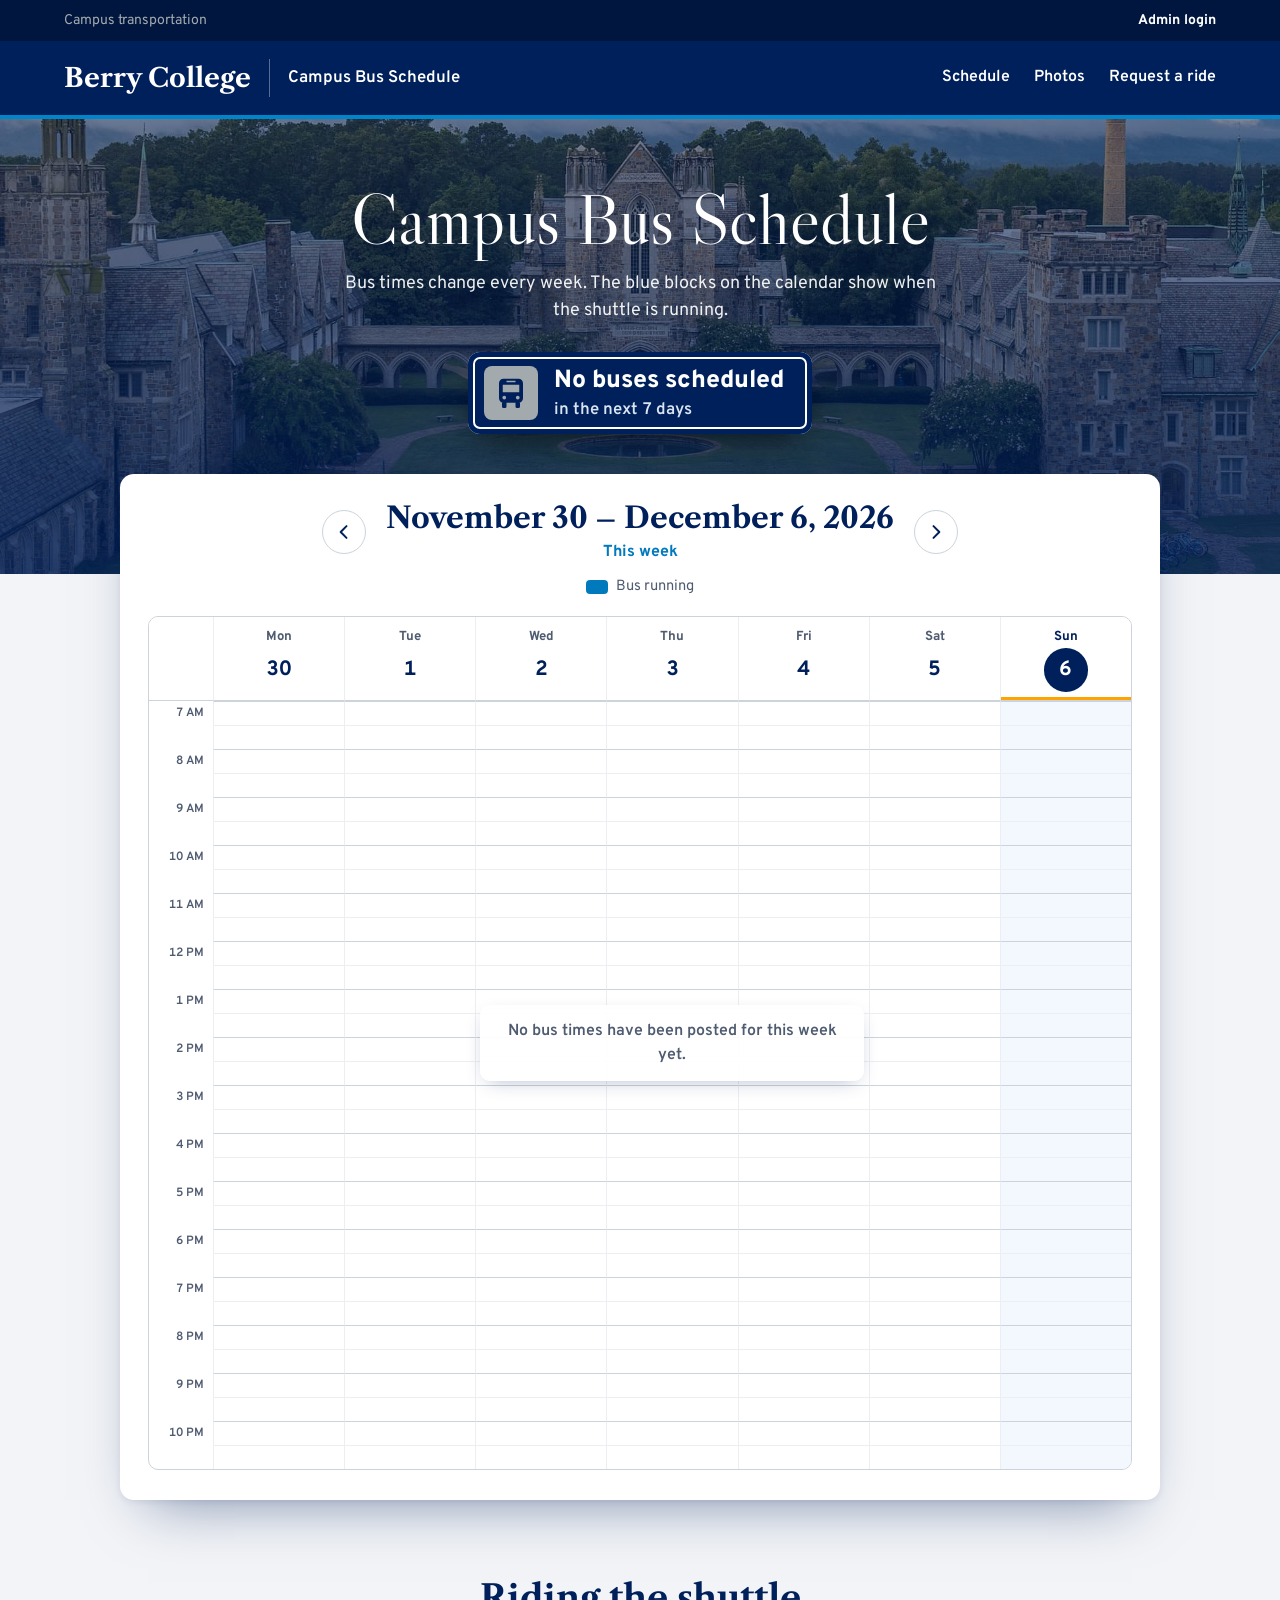
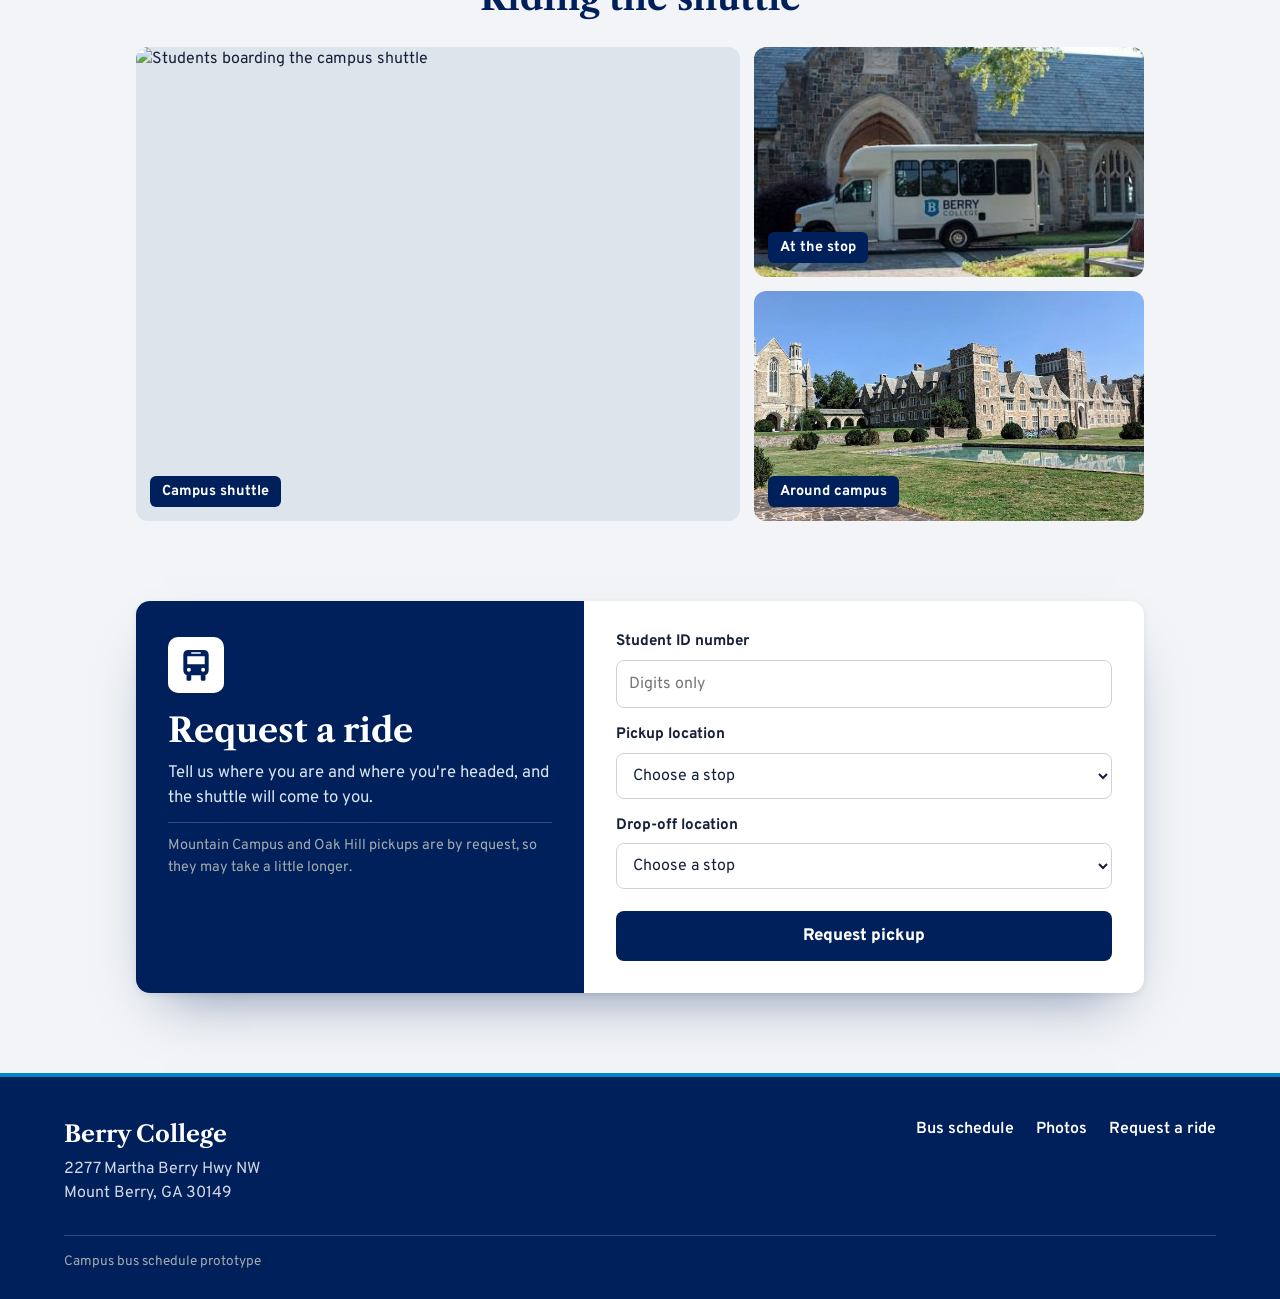
==== commit 8fc71b3c: "pics and login clarity" ====
--- a/Documents/BerryBusSchedule/index.html
+++ b/Documents/BerryBusSchedule/index.html
@@ -51,8 +51,7 @@
   <main>
     <!-- ============ HERO: campus picture + live "next bus" sign ============ -->
     <section class="hero">
-      <!-- Placeholder drawing. To use a real photo, save it in images/ and change this src. -->
-      <img class="hero-photo" src="images/campus.svg" alt="Berry College campus">
+      <img class="hero-photo" src="images/campus.jpg" alt="Aerial view of Berry College's Ford Buildings with students gathered on the lawn">
 
       <div class="hero-content">
         <h1>Campus Bus Schedule</h1>
@@ -119,18 +118,17 @@
     <!-- ============ PHOTOS OF THE BUSES AND CAMPUS ============ -->
     <section class="photos-section" id="photos" aria-labelledby="photosTitle">
       <h2 id="photosTitle">Riding the shuttle</h2>
-      <!-- Placeholder drawings. To use real photos, save them in images/ and change each src. -->
       <div class="photo-mosaic">
         <figure class="photo photo-large">
-          <img src="images/bus-side.svg" alt="A navy campus shuttle bus">
+          <img src="images/bus-side.jpg" alt="Students boarding the campus shuttle">
           <figcaption>Campus shuttle</figcaption>
         </figure>
         <figure class="photo">
-          <img src="images/bus-stop.svg" alt="A shuttle pulling up to a campus bus stop">
+          <img src="images/bus-stop.jpg" alt="A Berry College shuttle parked outside a stone chapel">
           <figcaption>At the stop</figcaption>
         </figure>
         <figure class="photo">
-          <img src="images/campus-walk.svg" alt="A tree-lined walkway on campus">
+          <img src="images/campus-walk.jpg" alt="The Ford Buildings and reflecting pool at Berry College">
           <figcaption>Around campus</figcaption>
         </figure>
       </div>
--- a/Documents/BerryBusSchedule/css/styles.css
+++ b/Documents/BerryBusSchedule/css/styles.css
@@ -1116,6 +1116,26 @@
 
 /* .login-error is styled with .form-error in the "Request a ride" section */
 
+/* The demo username and password shown under the button */
+.login-demo {
+  margin: 18px 0 0;
+  padding: 10px 12px;
+  border-radius: 8px;
+  background: #F0F6FB;
+  color: var(--ink-soft);
+  font-size: 0.9rem;
+  text-align: center;
+}
+
+.login-demo code {
+  padding: 1px 6px;
+  border-radius: 4px;
+  background: #fff;
+  color: var(--berry-blue);
+  font-family: Consolas, "Courier New", monospace;
+  font-weight: 700;
+}
+
 .primary-btn {
   width: 100%;
   margin-top: 22px;
